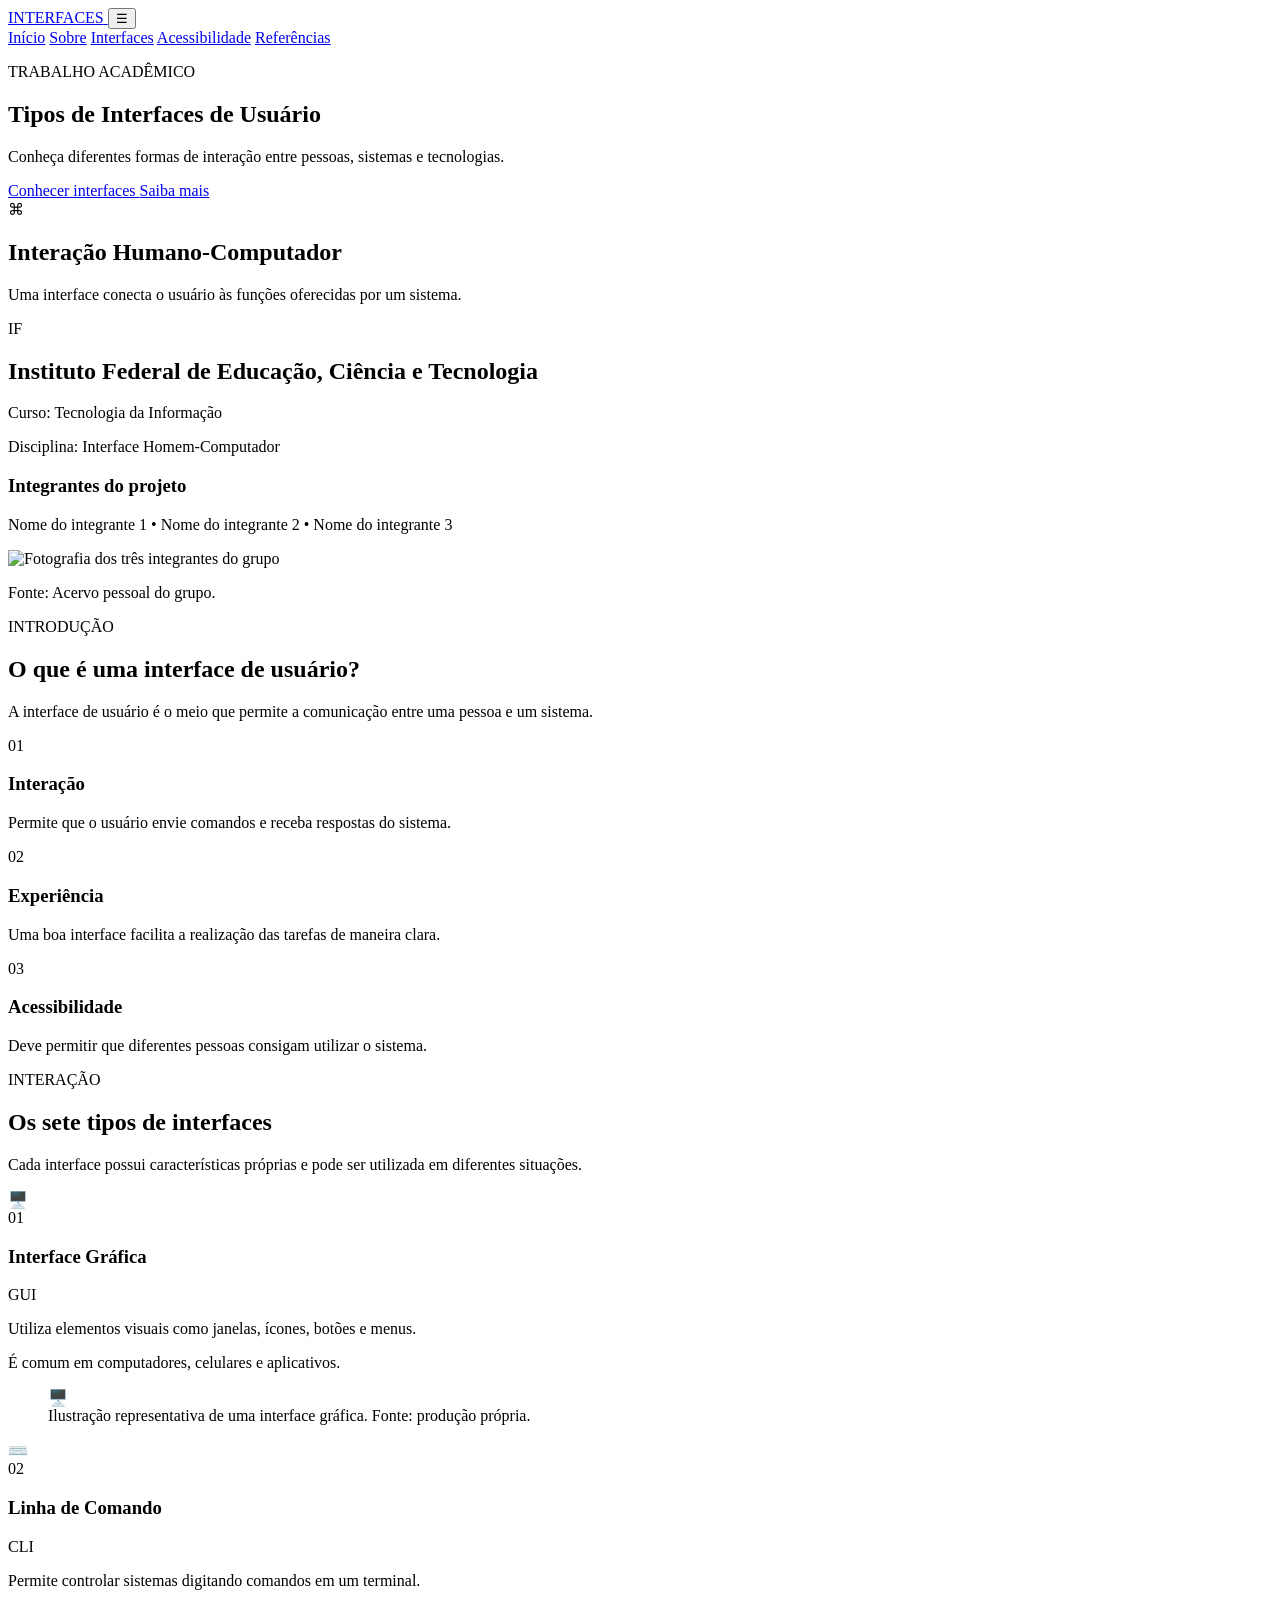
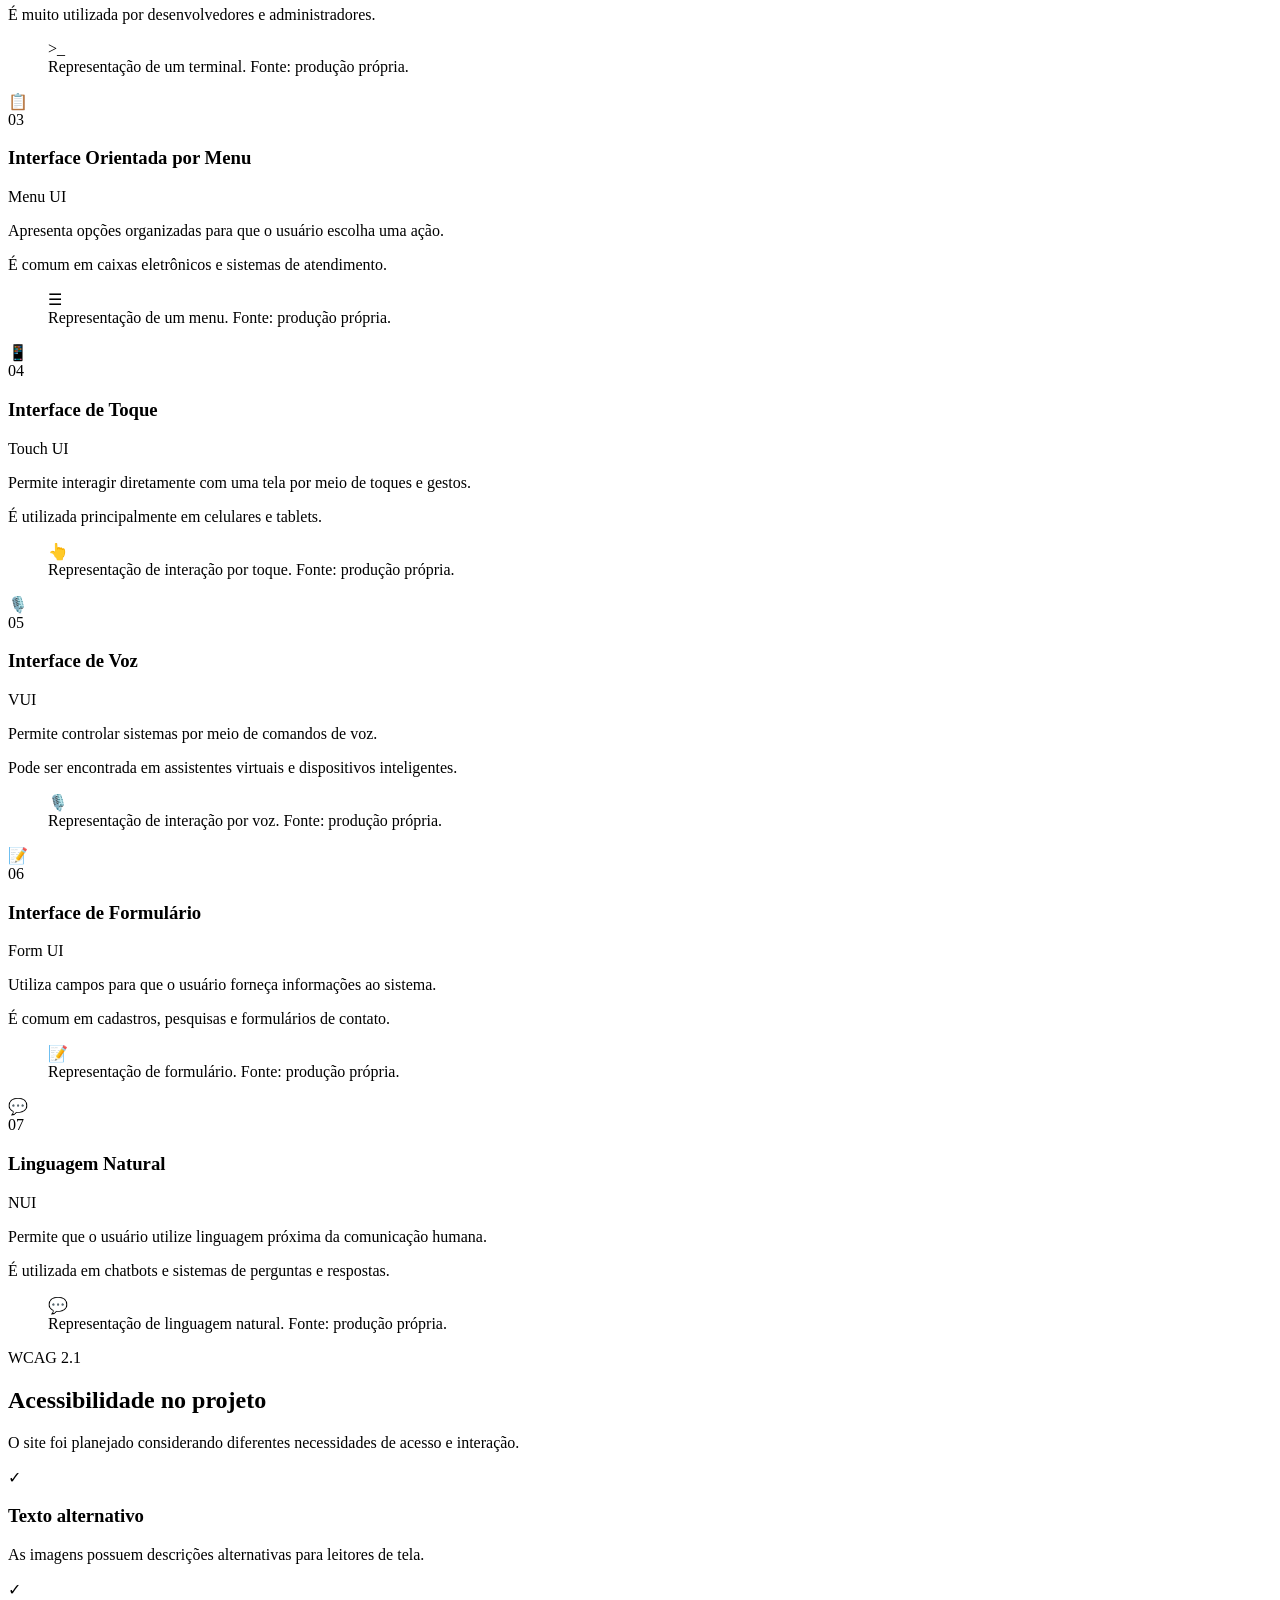
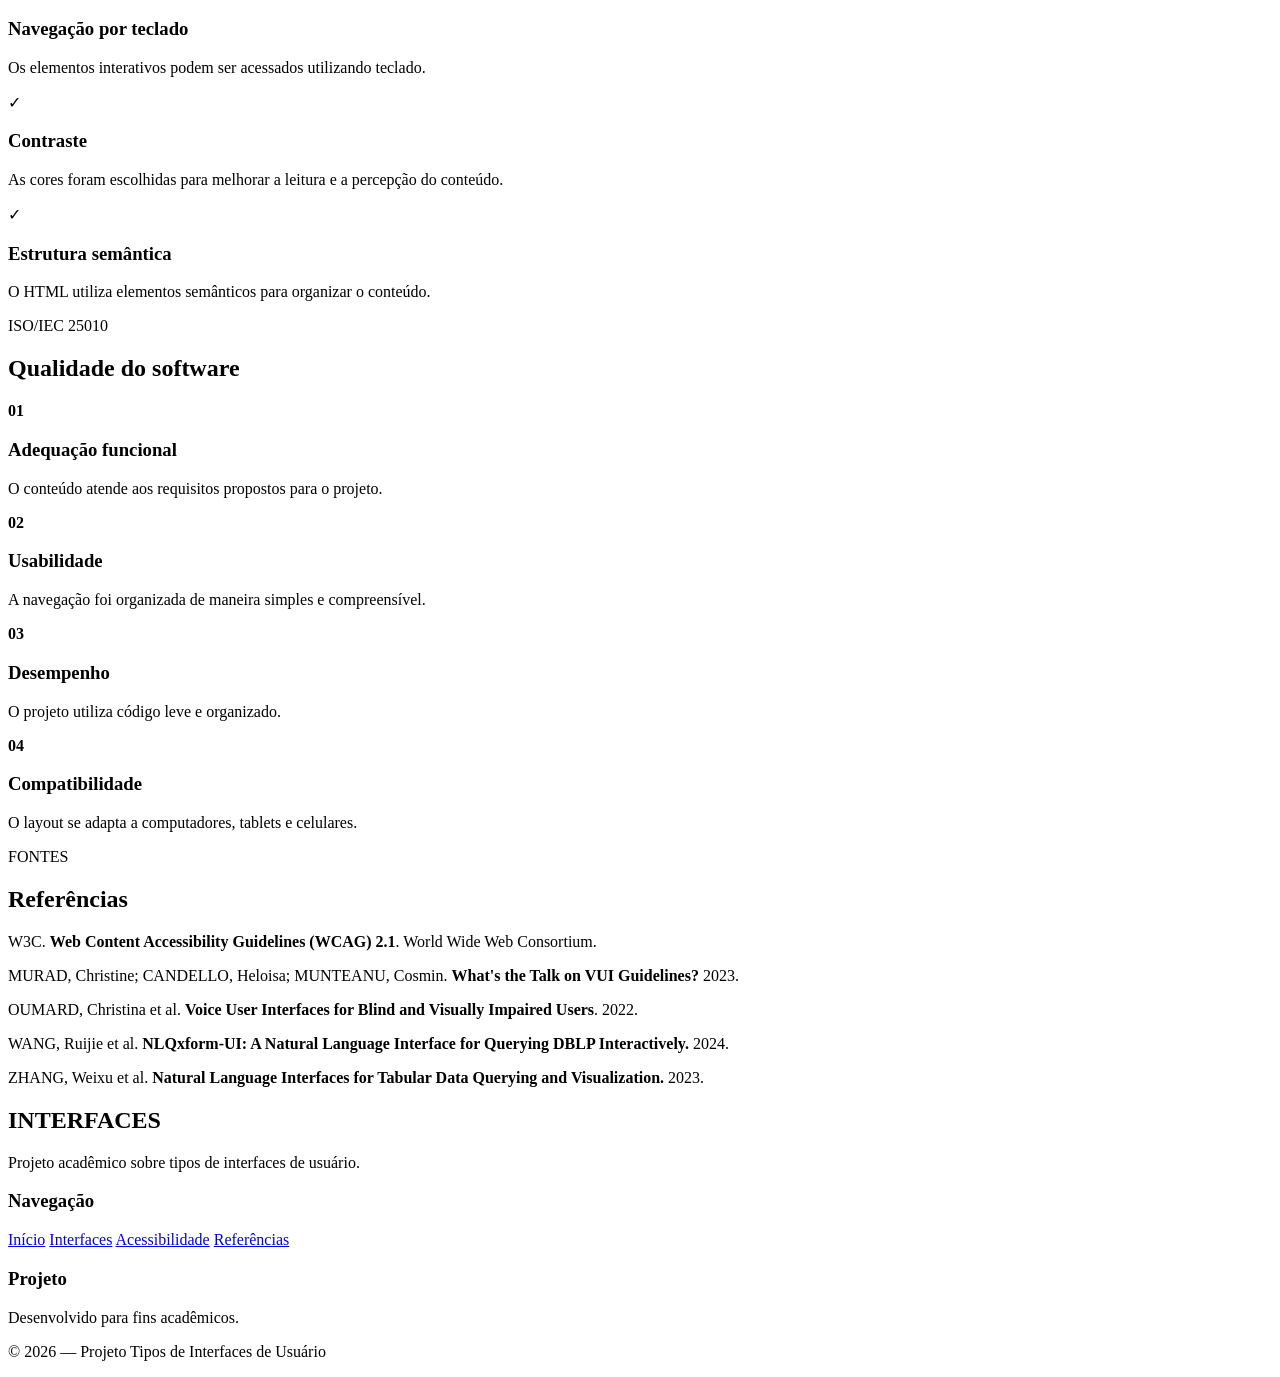
==== index.html @ 3f092ec1 "Add files via upload" ====
<!DOCTYPE html>
<html lang="pt-BR">

<head>
    <meta charset="UTF-8">
    <meta name="viewport" content="width=device-width, initial-scale=1.0">

    <meta name="description"
        content="Site acadêmico sobre os principais tipos de interfaces de usuário.">

    <title>Tipos de Interfaces de Usuário</title>

    <link rel="stylesheet" href="css/style.css">
</head>

<body>

    <!-- CABEÇALHO -->
    <header class="cabecalho">

        <div class="container menu">

            <a href="#inicio" class="logo">
                INTER<span>FACES</span>
            </a>

            <button class="botao-menu"
                aria-label="Abrir menu de navegação"
                aria-expanded="false">
                ☰
            </button>

            <nav class="navegacao" aria-label="Navegação principal">

                <a href="#inicio">Início</a>
                <a href="#sobre">Sobre</a>
                <a href="#interfaces">Interfaces</a>
                <a href="#acessibilidade">Acessibilidade</a>
                <a href="#referencias">Referências</a>

            </nav>

        </div>

    </header>


    <main>

        <!-- CAPA -->
        <section id="inicio" class="hero">

            <div class="container hero-conteudo">

                <div class="hero-texto">

                    <p class="etiqueta">TRABALHO ACADÊMICO</p>

                    <h1>
                        Tipos de
                        <span>Interfaces</span>
                        de Usuário
                    </h1>

                    <p class="subtitulo">
                        Conheça diferentes formas de interação entre
                        pessoas, sistemas e tecnologias.
                    </p>

                    <div class="botoes">

                        <a href="#interfaces" class="botao principal">
                            Conhecer interfaces
                        </a>

                        <a href="#sobre" class="botao secundario">
                            Saiba mais
                        </a>

                    </div>

                </div>


                <div class="hero-card">

                    <div class="icone-hero">⌘</div>

                    <h2>Interação Humano-Computador</h2>

                    <p>
                        Uma interface conecta o usuário às funções
                        oferecidas por um sistema.
                    </p>

                </div>

            </div>

        </section>


        <!-- INFORMAÇÕES DA INSTITUIÇÃO -->
        <section class="instituicao">

            <div class="container">

                <div class="instituicao-box">

                    <div class="logo-instituicao">
                        IF
                    </div>

                    <div>

                        <h2>
                            Instituto Federal de Educação,
                            Ciência e Tecnologia
                        </h2>

                        <p>
                            Curso: Tecnologia da Informação
                        </p>

                        <p>
                            Disciplina: Interface Homem-Computador
                        </p>

                    </div>

                </div>

                <div class="integrantes">

                    <h3>Integrantes do projeto</h3>

                    <p>
                        Nome do integrante 1 •
                        Nome do integrante 2 •
                        Nome do integrante 3
                    </p>

                    <div class="foto-integrantes">

                        <img
                            src="imagens/integrantes.jpg"
                            alt="Fotografia dos três integrantes do grupo">

                        <p>
                            Fonte: Acervo pessoal do grupo.
                        </p>

                    </div>

                </div>

            </div>

        </section>


        <!-- SOBRE -->
        <section id="sobre" class="secao">

            <div class="container">

                <div class="titulo-secao">

                    <p class="etiqueta">INTRODUÇÃO</p>

                    <h2>
                        O que é uma interface de usuário?
                    </h2>

                    <p>
                        A interface de usuário é o meio que permite
                        a comunicação entre uma pessoa e um sistema.
                    </p>

                </div>


                <div class="sobre-grid">

                    <article class="info-box">

                        <span>01</span>

                        <h3>Interação</h3>

                        <p>
                            Permite que o usuário envie comandos
                            e receba respostas do sistema.
                        </p>

                    </article>


                    <article class="info-box">

                        <span>02</span>

                        <h3>Experiência</h3>

                        <p>
                            Uma boa interface facilita a realização
                            das tarefas de maneira clara.
                        </p>

                    </article>


                    <article class="info-box">

                        <span>03</span>

                        <h3>Acessibilidade</h3>

                        <p>
                            Deve permitir que diferentes pessoas
                            consigam utilizar o sistema.
                        </p>

                    </article>

                </div>

            </div>

        </section>


        <!-- INTERFACES -->
        <section id="interfaces" class="secao interfaces">

            <div class="container">

                <div class="titulo-secao centralizado">

                    <p class="etiqueta">INTERAÇÃO</p>

                    <h2>
                        Os sete tipos de interfaces
                    </h2>

                    <p>
                        Cada interface possui características próprias
                        e pode ser utilizada em diferentes situações.
                    </p>

                </div>


                <div class="cards">


                    <!-- GUI -->
                    <article class="card">

                        <div class="card-icone">🖥️</div>

                        <span class="numero">01</span>

                        <h3>
                            Interface Gráfica
                        </h3>

                        <p class="sigla">GUI</p>

                        <p>
                            Utiliza elementos visuais como janelas,
                            ícones, botões e menus.
                        </p>

                        <p>
                            É comum em computadores, celulares
                            e aplicativos.
                        </p>

                        <figure class="imagem-card">

                            <div class="imagem-placeholder">
                                🖥️
                            </div>

                            <figcaption>
                                Ilustração representativa de uma
                                interface gráfica. Fonte: produção
                                própria.
                            </figcaption>

                        </figure>

                    </article>


                    <!-- CLI -->
                    <article class="card">

                        <div class="card-icone">⌨️</div>

                        <span class="numero">02</span>

                        <h3>
                            Linha de Comando
                        </h3>

                        <p class="sigla">CLI</p>

                        <p>
                            Permite controlar sistemas digitando
                            comandos em um terminal.
                        </p>

                        <p>
                            É muito utilizada por desenvolvedores
                            e administradores.
                        </p>

                        <figure class="imagem-card">

                            <div class="imagem-placeholder terminal">
                                &gt;_
                            </div>

                            <figcaption>
                                Representação de um terminal.
                                Fonte: produção própria.
                            </figcaption>

                        </figure>

                    </article>


                    <!-- MENU -->
                    <article class="card">

                        <div class="card-icone">📋</div>

                        <span class="numero">03</span>

                        <h3>
                            Interface Orientada por Menu
                        </h3>

                        <p class="sigla">Menu UI</p>

                        <p>
                            Apresenta opções organizadas para que
                            o usuário escolha uma ação.
                        </p>

                        <p>
                            É comum em caixas eletrônicos e sistemas
                            de atendimento.
                        </p>

                        <figure class="imagem-card">

                            <div class="imagem-placeholder">
                                ☰
                            </div>

                            <figcaption>
                                Representação de um menu.
                                Fonte: produção própria.
                            </figcaption>

                        </figure>

                    </article>


                    <!-- TOUCH -->
                    <article class="card">

                        <div class="card-icone">📱</div>

                        <span class="numero">04</span>

                        <h3>
                            Interface de Toque
                        </h3>

                        <p class="sigla">Touch UI</p>

                        <p>
                            Permite interagir diretamente com uma
                            tela por meio de toques e gestos.
                        </p>

                        <p>
                            É utilizada principalmente em celulares
                            e tablets.
                        </p>

                        <figure class="imagem-card">

                            <div class="imagem-placeholder">
                                👆
                            </div>

                            <figcaption>
                                Representação de interação por toque.
                                Fonte: produção própria.
                            </figcaption>

                        </figure>

                    </article>


                    <!-- VUI -->
                    <article class="card">

                        <div class="card-icone">🎙️</div>

                        <span class="numero">05</span>

                        <h3>
                            Interface de Voz
                        </h3>

                        <p class="sigla">VUI</p>

                        <p>
                            Permite controlar sistemas por meio
                            de comandos de voz.
                        </p>

                        <p>
                            Pode ser encontrada em assistentes
                            virtuais e dispositivos inteligentes.
                        </p>

                        <figure class="imagem-card">

                            <div class="imagem-placeholder">
                                🎙️
                            </div>

                            <figcaption>
                                Representação de interação por voz.
                                Fonte: produção própria.
                            </figcaption>

                        </figure>

                    </article>


                    <!-- FORMULARIO -->
                    <article class="card">

                        <div class="card-icone">📝</div>

                        <span class="numero">06</span>

                        <h3>
                            Interface de Formulário
                        </h3>

                        <p class="sigla">Form UI</p>

                        <p>
                            Utiliza campos para que o usuário
                            forneça informações ao sistema.
                        </p>

                        <p>
                            É comum em cadastros, pesquisas
                            e formulários de contato.
                        </p>

                        <figure class="imagem-card">

                            <div class="imagem-placeholder">
                                📝
                            </div>

                            <figcaption>
                                Representação de formulário.
                                Fonte: produção própria.
                            </figcaption>

                        </figure>

                    </article>


                    <!-- NUI -->
                    <article class="card">

                        <div class="card-icone">💬</div>

                        <span class="numero">07</span>

                        <h3>
                            Linguagem Natural
                        </h3>

                        <p class="sigla">NUI</p>

                        <p>
                            Permite que o usuário utilize linguagem
                            próxima da comunicação humana.
                        </p>

                        <p>
                            É utilizada em chatbots e sistemas
                            de perguntas e respostas.
                        </p>

                        <figure class="imagem-card">

                            <div class="imagem-placeholder">
                                💬
                            </div>

                            <figcaption>
                                Representação de linguagem natural.
                                Fonte: produção própria.
                            </figcaption>

                        </figure>

                    </article>


                </div>

            </div>

        </section>


        <!-- ACESSIBILIDADE -->
        <section id="acessibilidade" class="secao acessibilidade">

            <div class="container">

                <div class="titulo-secao">

                    <p class="etiqueta">WCAG 2.1</p>

                    <h2>
                        Acessibilidade no projeto
                    </h2>

                    <p>
                        O site foi planejado considerando diferentes
                        necessidades de acesso e interação.
                    </p>

                </div>


                <div class="acessibilidade-grid">

                    <article>
                        <span>✓</span>

                        <h3>Texto alternativo</h3>

                        <p>
                            As imagens possuem descrições alternativas
                            para leitores de tela.
                        </p>

                    </article>


                    <article>
                        <span>✓</span>

                        <h3>Navegação por teclado</h3>

                        <p>
                            Os elementos interativos podem ser acessados
                            utilizando teclado.
                        </p>

                    </article>


                    <article>
                        <span>✓</span>

                        <h3>Contraste</h3>

                        <p>
                            As cores foram escolhidas para melhorar
                            a leitura e a percepção do conteúdo.
                        </p>

                    </article>


                    <article>
                        <span>✓</span>

                        <h3>Estrutura semântica</h3>

                        <p>
                            O HTML utiliza elementos semânticos para
                            organizar o conteúdo.
                        </p>

                    </article>

                </div>

            </div>

        </section>


        <!-- QUALIDADE -->
        <section class="secao qualidade">

            <div class="container">

                <div class="titulo-secao centralizado">

                    <p class="etiqueta">ISO/IEC 25010</p>

                    <h2>
                        Qualidade do software
                    </h2>

                </div>


                <div class="qualidade-grid">

                    <div>
                        <strong>01</strong>
                        <h3>Adequação funcional</h3>
                        <p>
                            O conteúdo atende aos requisitos
                            propostos para o projeto.
                        </p>
                    </div>

                    <div>
                        <strong>02</strong>
                        <h3>Usabilidade</h3>
                        <p>
                            A navegação foi organizada de maneira
                            simples e compreensível.
                        </p>
                    </div>

                    <div>
                        <strong>03</strong>
                        <h3>Desempenho</h3>
                        <p>
                            O projeto utiliza código leve e
                            organizado.
                        </p>
                    </div>

                    <div>
                        <strong>04</strong>
                        <h3>Compatibilidade</h3>
                        <p>
                            O layout se adapta a computadores,
                            tablets e celulares.
                        </p>
                    </div>

                </div>

            </div>

        </section>


        <!-- REFERÊNCIAS -->
        <section id="referencias" class="secao referencias">

            <div class="container">

                <div class="titulo-secao">

                    <p class="etiqueta">FONTES</p>

                    <h2>
                        Referências
                    </h2>

                </div>


                <div class="referencias-lista">

                    <p>
                        W3C. <strong>Web Content Accessibility
                        Guidelines (WCAG) 2.1</strong>.
                        World Wide Web Consortium.
                    </p>

                    <p>
                        MURAD, Christine; CANDELLO, Heloisa;
                        MUNTEANU, Cosmin.
                        <strong>What's the Talk on VUI Guidelines?</strong>
                        2023.
                    </p>

                    <p>
                        OUMARD, Christina et al.
                        <strong>Voice User Interfaces for Blind
                        and Visually Impaired Users</strong>.
                        2022.
                    </p>

                    <p>
                        WANG, Ruijie et al.
                        <strong>NLQxform-UI: A Natural Language
                        Interface for Querying DBLP Interactively.</strong>
                        2024.
                    </p>

                    <p>
                        ZHANG, Weixu et al.
                        <strong>Natural Language Interfaces for
                        Tabular Data Querying and Visualization.</strong>
                        2023.
                    </p>

                </div>

            </div>

        </section>

    </main>


    <!-- RODAPÉ -->
    <footer class="rodape">

        <div class="container">

            <div class="rodape-grid">

                <div>

                    <h2>INTER<span>FACES</span></h2>

                    <p>
                        Projeto acadêmico sobre tipos de
                        interfaces de usuário.
                    </p>

                </div>


                <div>

                    <h3>Navegação</h3>

                    <a href="#inicio">Início</a>
                    <a href="#interfaces">Interfaces</a>
                    <a href="#acessibilidade">Acessibilidade</a>
                    <a href="#referencias">Referências</a>

                </div>


                <div>

                    <h3>Projeto</h3>

                    <p>
                        Desenvolvido para fins acadêmicos.
                    </p>

                </div>

            </div>


            <div class="copyright">

                <p>
                    © 2026 — Projeto Tipos de Interfaces de Usuário
                </p>

            </div>

        </div>

    </footer>


    <script src="js/script.js"></script>

</body>

</html>
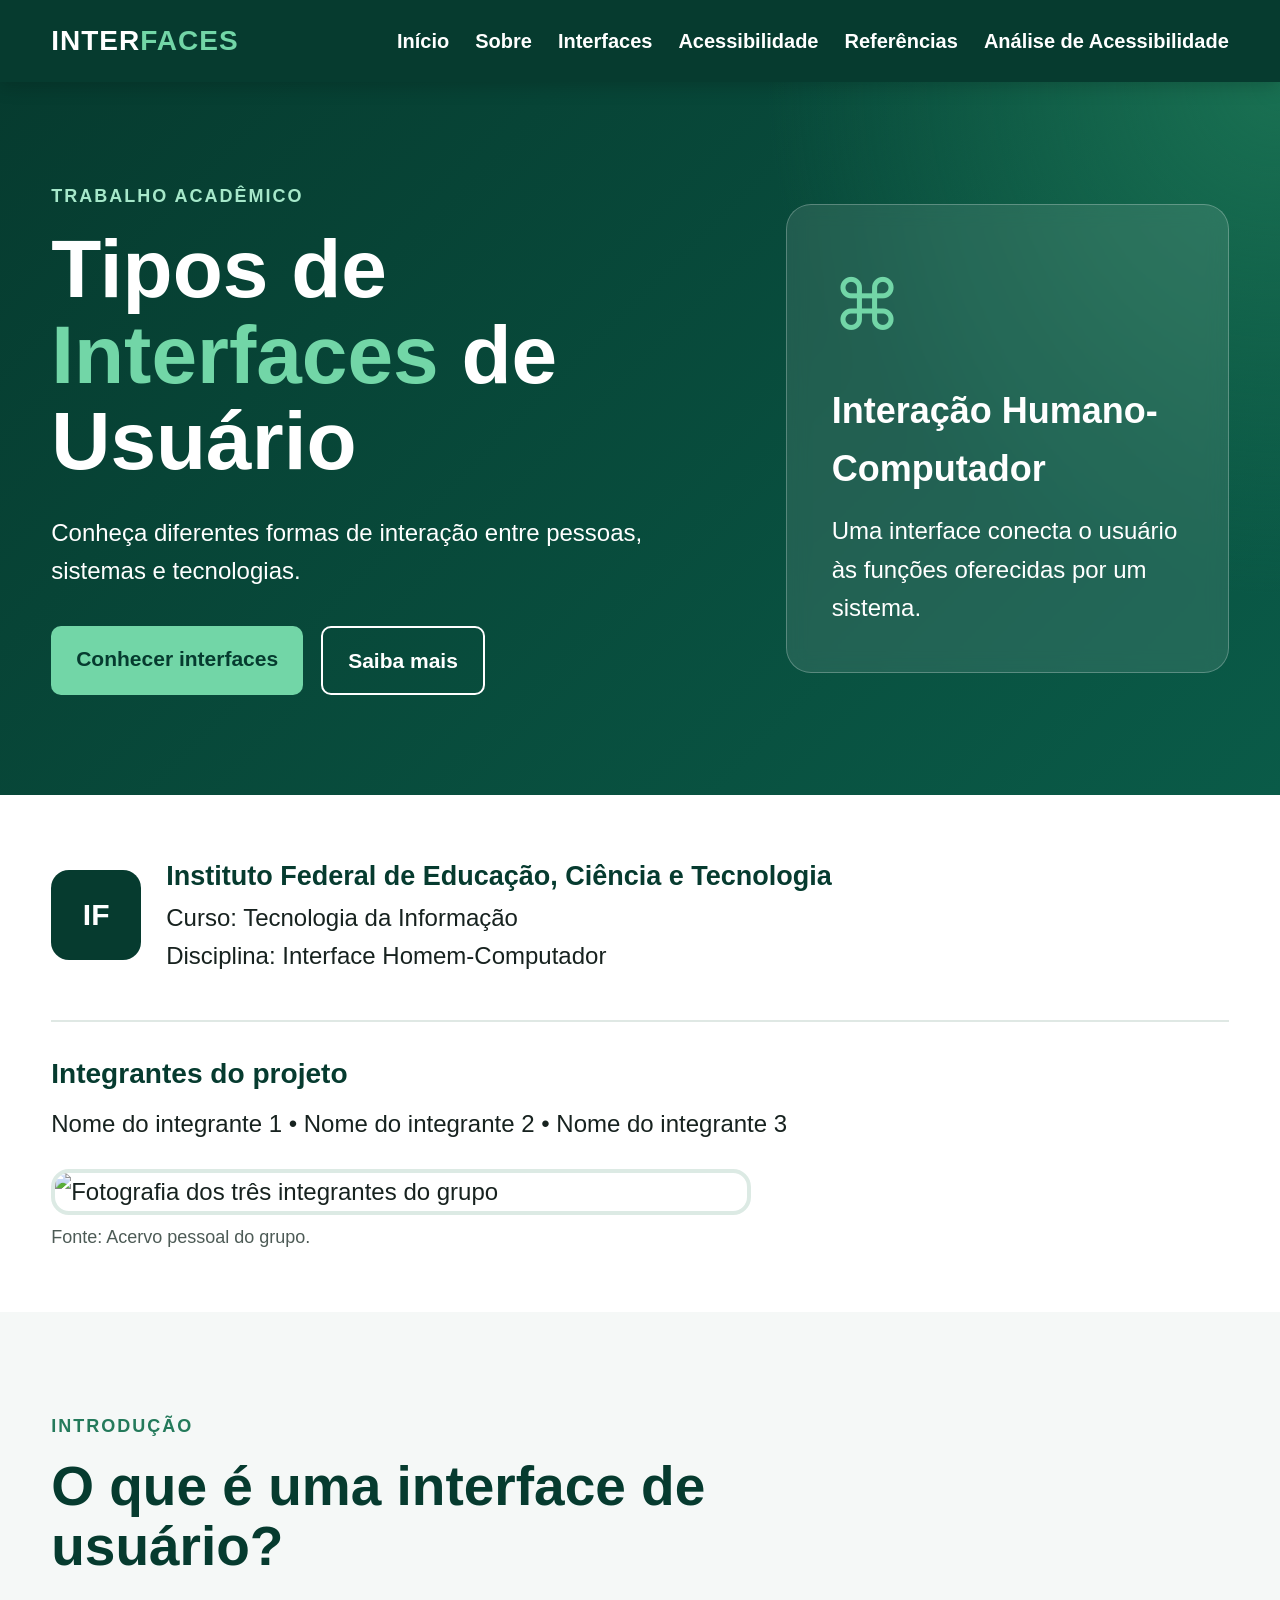
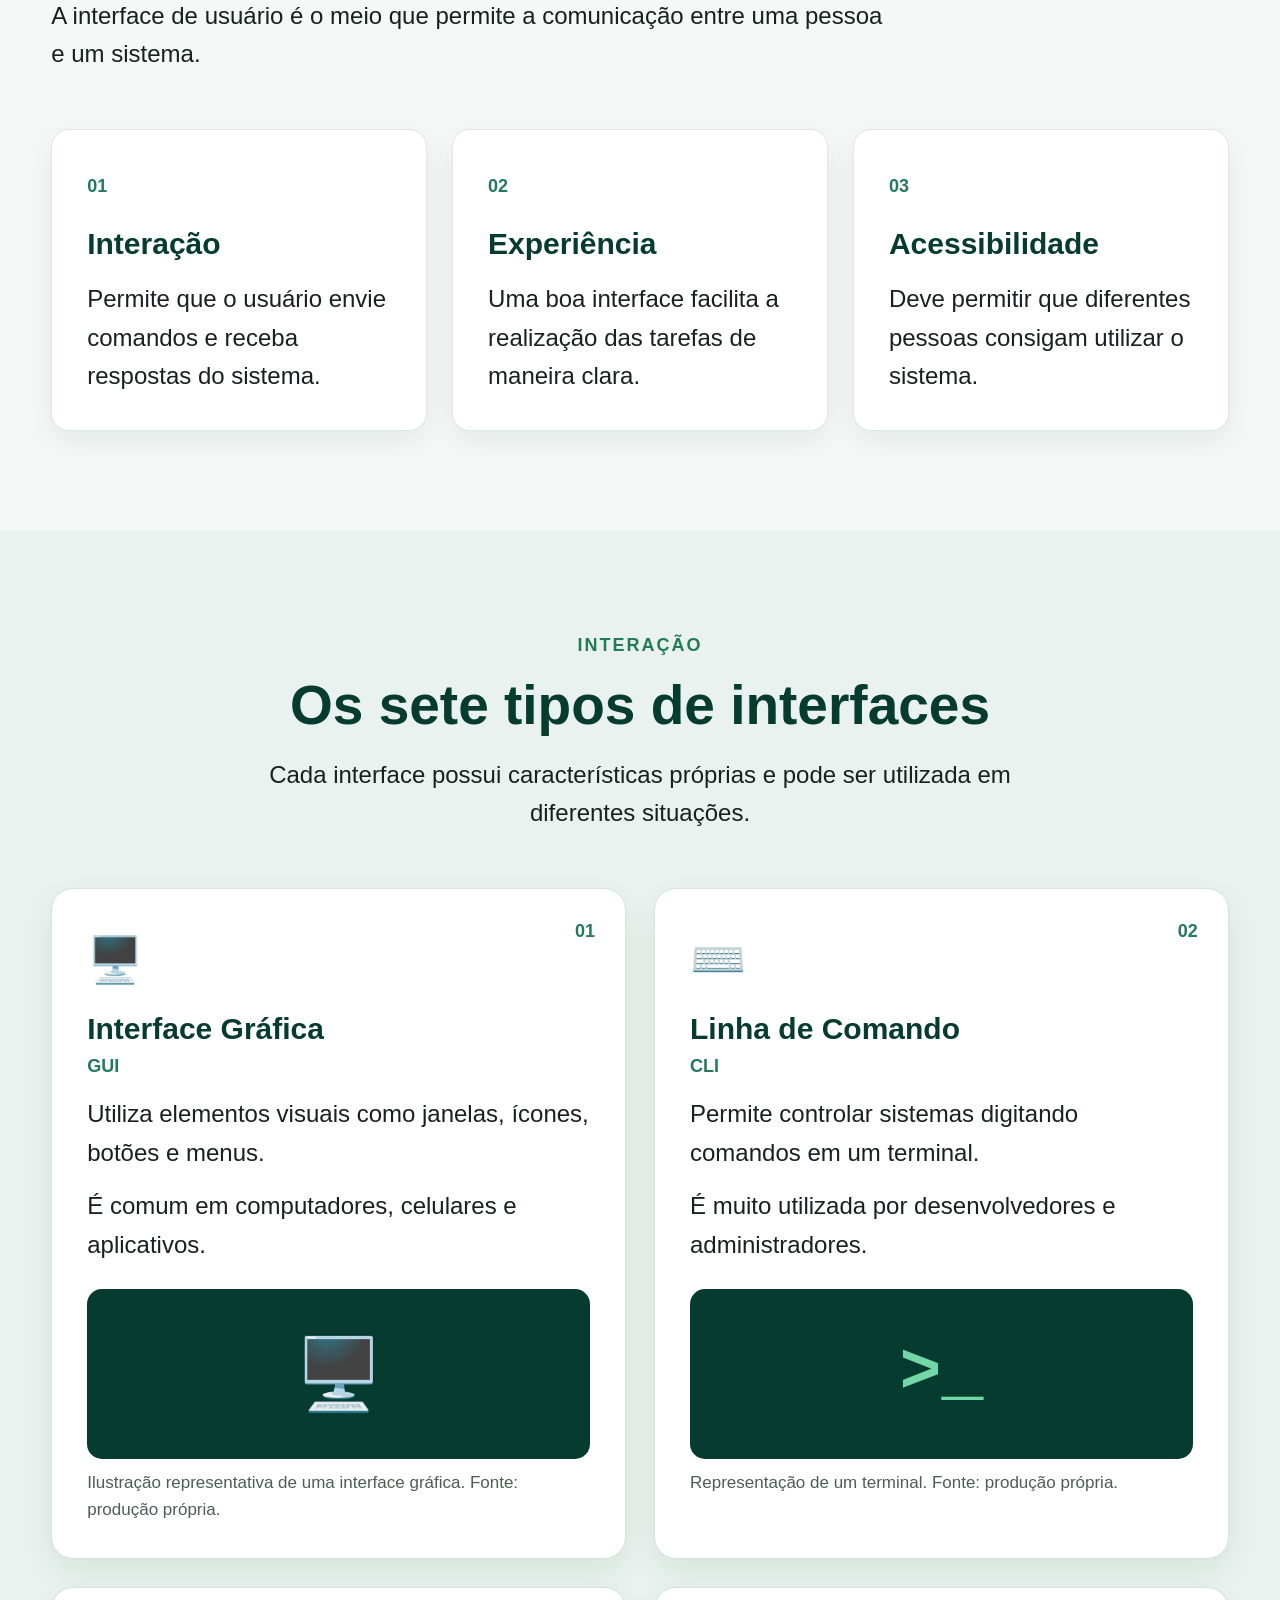
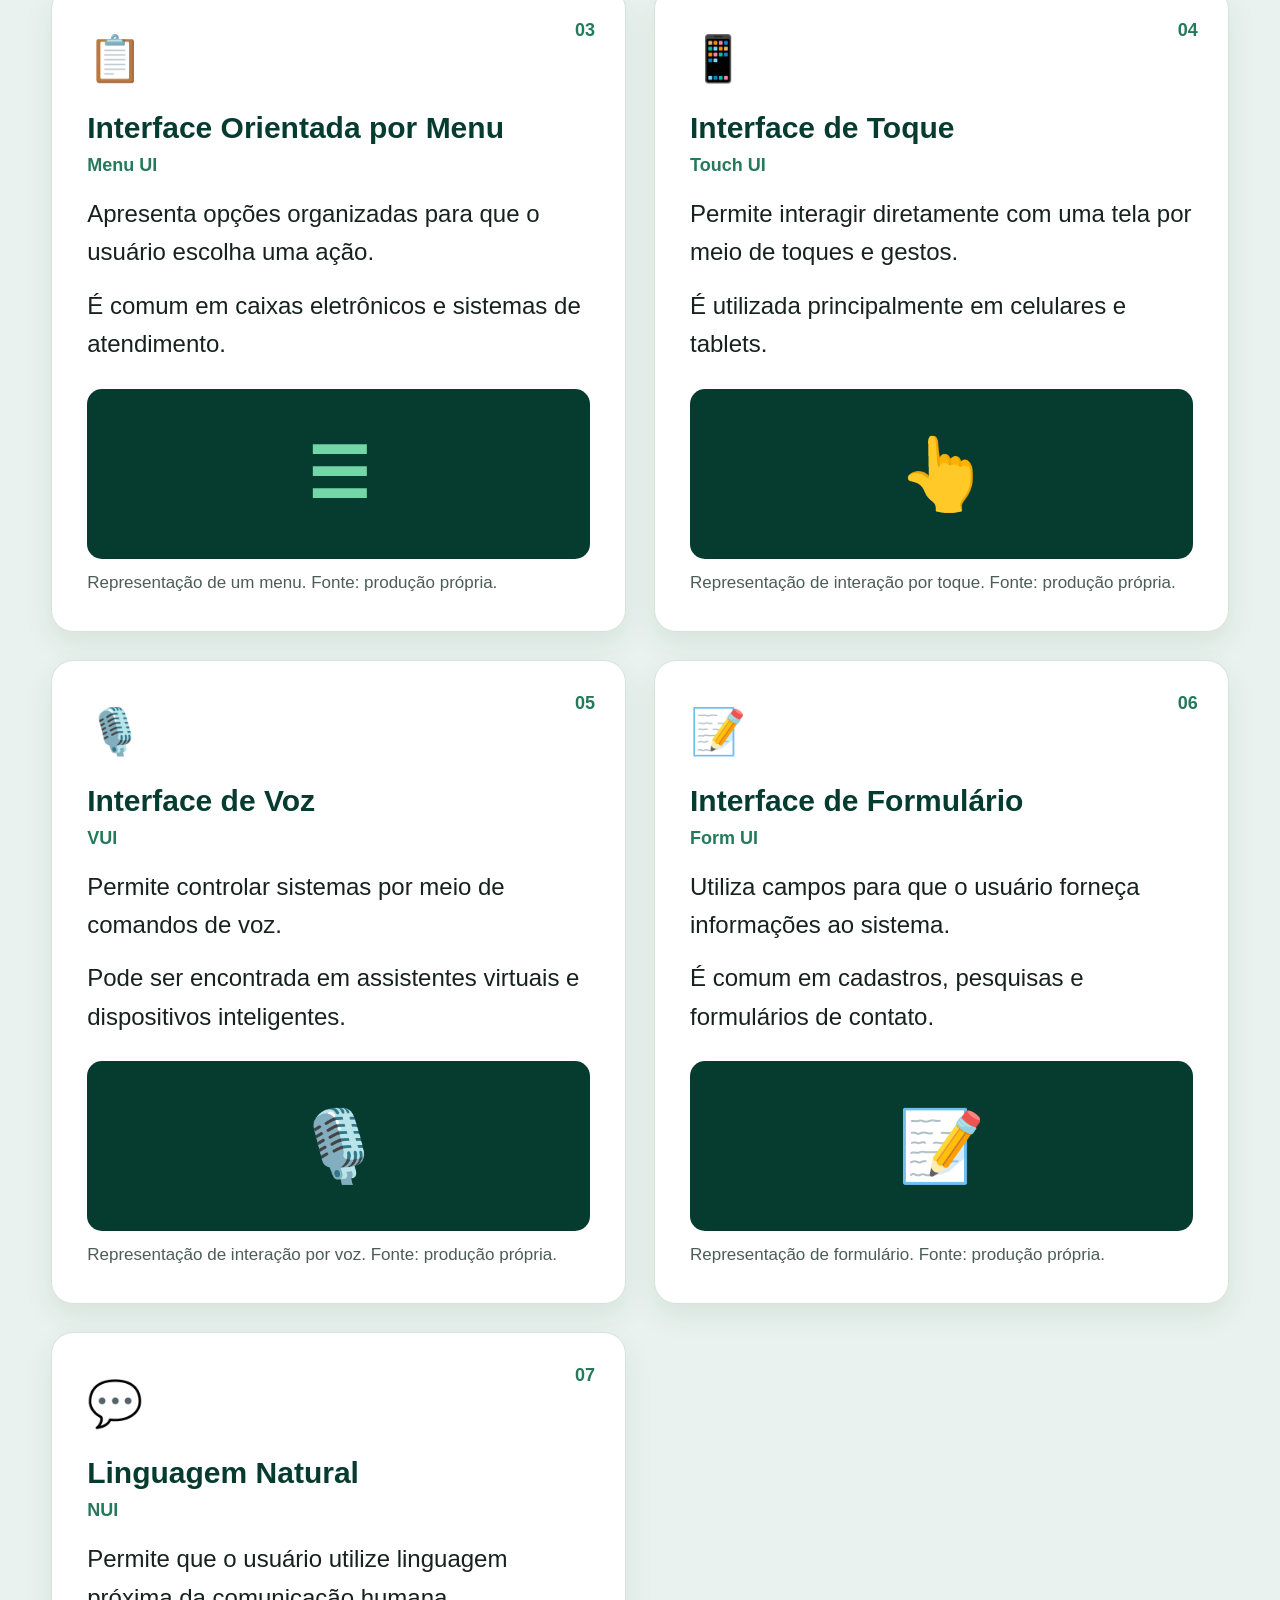
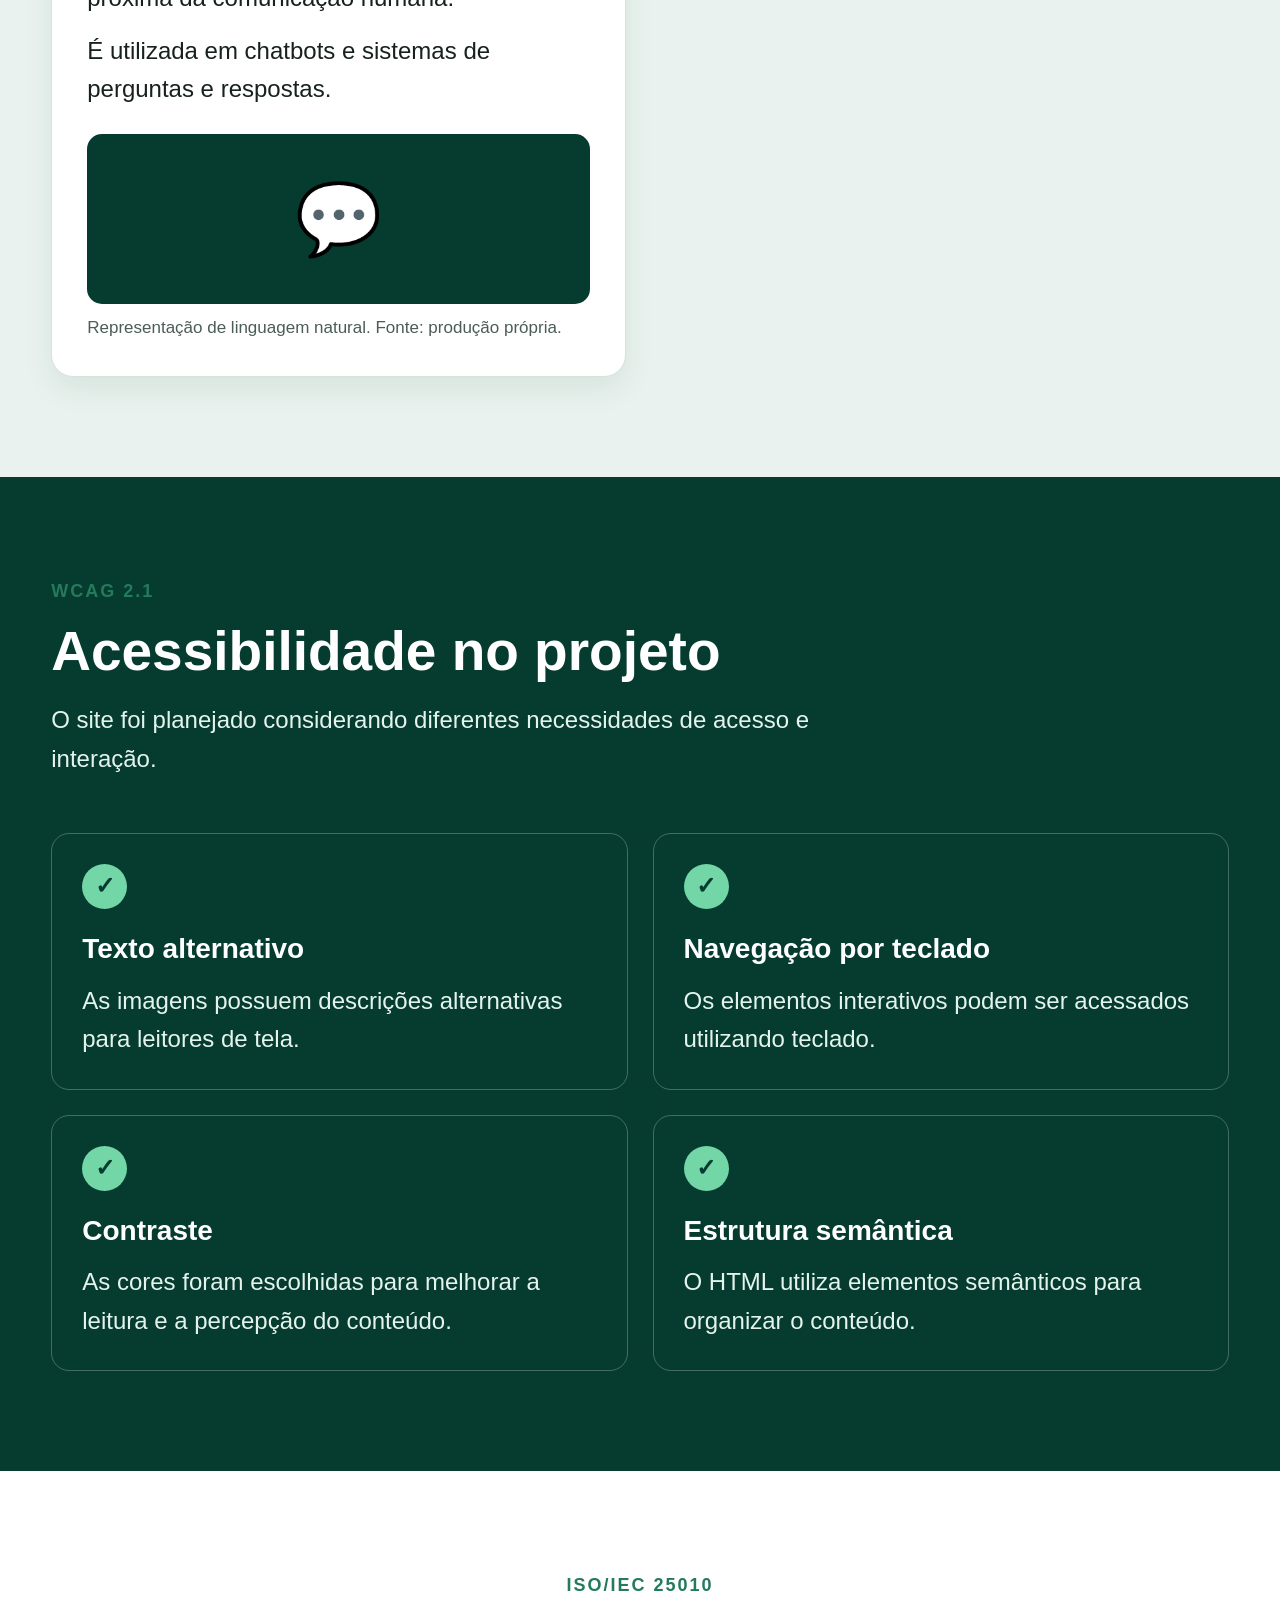
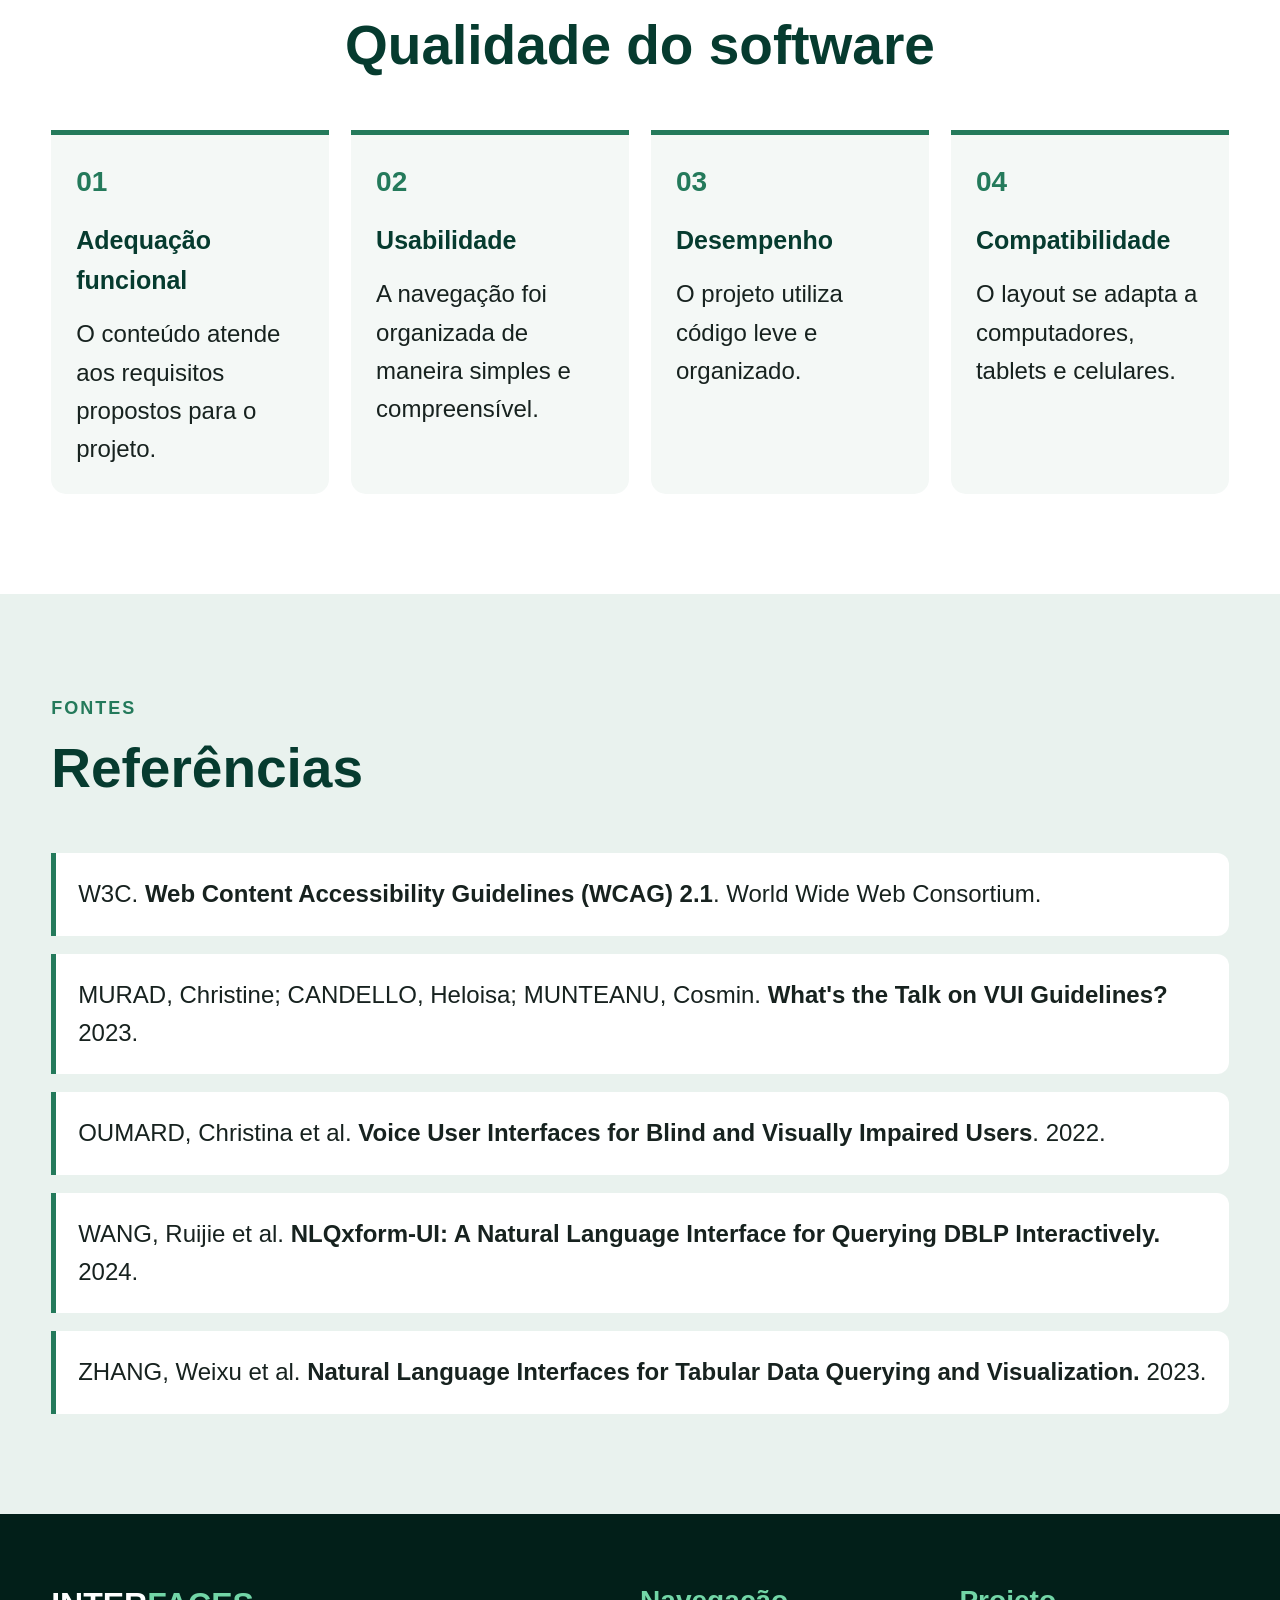
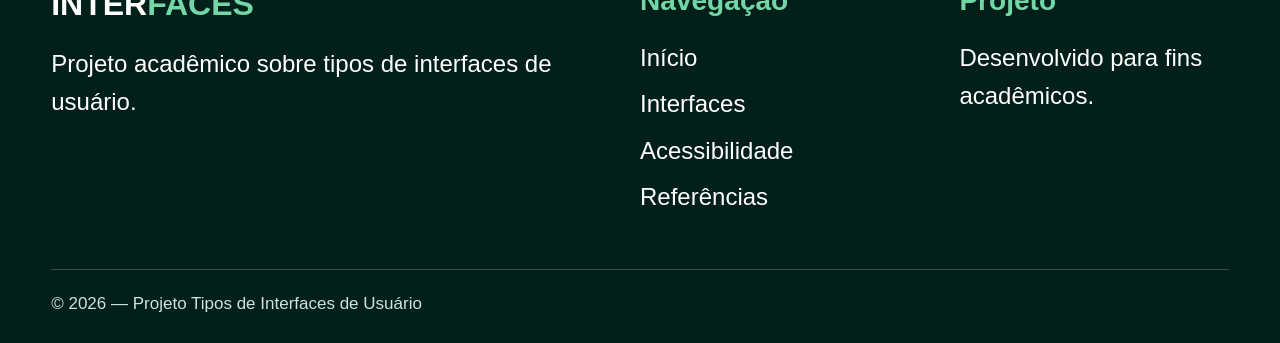
==== commit f1e60729: "Update index.html" ====
--- a/index.html
+++ b/index.html
@@ -37,6 +37,7 @@
                 <a href="#interfaces">Interfaces</a>
                 <a href="#acessibilidade">Acessibilidade</a>
                 <a href="#referencias">Referências</a>
+                <a href="analise.html">Análise de Acessibilidade</a>
 
             </nav>
 
@@ -799,4 +800,4 @@
 
 </body>
 
-</html>+</html>
--- a/css/style.css
+++ b/css/style.css
@@ -0,0 +1,681 @@
+/* =========================
+   RESET
+========================= */
+
+* {
+    margin: 0;
+    padding: 0;
+    box-sizing: border-box;
+}
+
+html {
+    scroll-behavior: smooth;
+}
+
+body {
+    font-family: Arial, Helvetica, sans-serif;
+    background: #f5f8f7;
+    color: #17221f;
+    line-height: 1.6;
+    font-size: 24px;
+}
+
+img {
+    max-width: 100%;
+    display: block;
+}
+
+a {
+    color: inherit;
+}
+
+.container {
+    width: min(1200px, 92%);
+    margin: 0 auto;
+}
+
+
+/* =========================
+   ACESSIBILIDADE
+========================= */
+
+:focus-visible {
+    outline: 4px solid #ffb703;
+    outline-offset: 5px;
+}
+
+
+/* =========================
+   CABEÇALHO
+========================= */
+
+.cabecalho {
+    position: sticky;
+    top: 0;
+    z-index: 1000;
+    background: #063b2f;
+    box-shadow: 0 4px 18px rgba(0, 0, 0, 0.18);
+}
+
+.menu {
+    min-height: 82px;
+
+    display: flex;
+    align-items: center;
+    justify-content: space-between;
+    gap: 30px;
+}
+
+.logo {
+    color: white;
+    text-decoration: none;
+    font-size: 28px;
+    font-weight: 900;
+    letter-spacing: 1px;
+}
+
+.logo span,
+.rodape span {
+    color: #72d6a7;
+}
+
+.navegacao {
+    display: flex;
+    gap: 26px;
+}
+
+.navegacao a {
+    color: white;
+    text-decoration: none;
+    font-size: 20px;
+    font-weight: 700;
+}
+
+.navegacao a:hover {
+    color: #72d6a7;
+}
+
+.botao-menu {
+    display: none;
+    background: transparent;
+    color: white;
+    border: 2px solid white;
+    border-radius: 8px;
+    padding: 8px 13px;
+    font-size: 28px;
+    cursor: pointer;
+}
+
+
+/* =========================
+   HERO
+========================= */
+
+.hero {
+    background:
+        radial-gradient(circle at top right, #197052 0%, transparent 35%),
+        linear-gradient(135deg, #063b2f, #0a5b48);
+
+    color: white;
+    padding: 100px 0;
+}
+
+.hero-conteudo {
+    display: grid;
+    grid-template-columns: 1.5fr 1fr;
+    align-items: center;
+    gap: 70px;
+}
+
+.etiqueta {
+    color: #247a5b;
+    font-size: 18px;
+    font-weight: 900;
+    letter-spacing: 2px;
+    margin-bottom: 15px;
+}
+
+.hero .etiqueta {
+    color: #a6e8ca;
+}
+
+.hero h1 {
+    font-size: clamp(48px, 7vw, 82px);
+    line-height: 1.05;
+    margin-bottom: 30px;
+}
+
+.hero h1 span {
+    color: #72d6a7;
+}
+
+.subtitulo {
+    max-width: 700px;
+    margin-bottom: 35px;
+}
+
+.botoes {
+    display: flex;
+    flex-wrap: wrap;
+    gap: 18px;
+}
+
+.botao {
+    display: inline-block;
+    padding: 16px 25px;
+    border-radius: 10px;
+    text-decoration: none;
+    font-weight: 800;
+    font-size: 21px;
+}
+
+.botao.principal {
+    background: #72d6a7;
+    color: #063b2f;
+}
+
+.botao.secundario {
+    border: 2px solid white;
+    color: white;
+}
+
+.botao:hover {
+    transform: translateY(-3px);
+}
+
+.hero-card {
+    background: rgba(255, 255, 255, 0.1);
+    border: 1px solid rgba(255, 255, 255, 0.25);
+    border-radius: 25px;
+    padding: 45px;
+    backdrop-filter: blur(10px);
+}
+
+.icone-hero {
+    font-size: 70px;
+    color: #72d6a7;
+    margin-bottom: 20px;
+}
+
+.hero-card h2 {
+    margin-bottom: 15px;
+}
+
+
+/* =========================
+   INSTITUIÇÃO
+========================= */
+
+.instituicao {
+    background: white;
+    padding: 60px 0;
+}
+
+.instituicao-box {
+    display: flex;
+    align-items: center;
+    gap: 25px;
+    margin-bottom: 45px;
+}
+
+.logo-instituicao {
+    min-width: 90px;
+    height: 90px;
+
+    display: grid;
+    place-items: center;
+
+    background: #063b2f;
+    color: white;
+
+    border-radius: 18px;
+
+    font-size: 30px;
+    font-weight: 900;
+}
+
+.instituicao h2 {
+    font-size: 27px;
+    color: #063b2f;
+}
+
+.integrantes {
+    border-top: 2px solid #dfe8e4;
+    padding-top: 30px;
+}
+
+.integrantes h3 {
+    color: #063b2f;
+    margin-bottom: 8px;
+}
+
+.foto-integrantes {
+    margin-top: 25px;
+    max-width: 700px;
+}
+
+.foto-integrantes img {
+    border-radius: 18px;
+    border: 4px solid #dceae4;
+}
+
+.foto-integrantes p {
+    font-size: 18px;
+    margin-top: 8px;
+    color: #4d5b56;
+}
+
+
+/* =========================
+   SEÇÕES
+========================= */
+
+.secao {
+    padding: 100px 0;
+}
+
+.titulo-secao {
+    max-width: 850px;
+    margin-bottom: 55px;
+}
+
+.titulo-secao h2 {
+    color: #063b2f;
+    font-size: clamp(36px, 5vw, 55px);
+    line-height: 1.1;
+    margin-bottom: 20px;
+}
+
+.centralizado {
+    text-align: center;
+    margin-left: auto;
+    margin-right: auto;
+}
+
+
+/* =========================
+   SOBRE
+========================= */
+
+.sobre-grid {
+    display: grid;
+    grid-template-columns: repeat(3, 1fr);
+    gap: 25px;
+}
+
+.info-box {
+    background: white;
+    border-radius: 18px;
+    padding: 35px;
+    border: 1px solid #dce8e2;
+    box-shadow: 0 10px 30px rgba(6, 59, 47, 0.08);
+}
+
+.info-box span {
+    display: inline-block;
+    color: #247a5b;
+    font-size: 18px;
+    font-weight: 900;
+    margin-bottom: 20px;
+}
+
+.info-box h3 {
+    color: #063b2f;
+    font-size: 30px;
+    margin-bottom: 12px;
+}
+
+
+/* =========================
+   CARDS
+========================= */
+
+.interfaces {
+    background: #e9f2ee;
+}
+
+.cards {
+    display: grid;
+    grid-template-columns: repeat(2, 1fr);
+    gap: 28px;
+}
+
+.card {
+    position: relative;
+    background: white;
+    border-radius: 22px;
+    padding: 35px;
+    border: 1px solid #d4e4dd;
+    box-shadow: 0 12px 30px rgba(6, 59, 47, 0.08);
+
+    transition:
+        transform 0.25s ease,
+        box-shadow 0.25s ease;
+}
+
+.card:hover {
+    transform: translateY(-7px);
+    box-shadow: 0 20px 40px rgba(6, 59, 47, 0.15);
+}
+
+.card-icone {
+    font-size: 45px;
+    margin-bottom: 15px;
+}
+
+.numero {
+    position: absolute;
+    top: 28px;
+    right: 30px;
+
+    color: #247a5b;
+    font-weight: 900;
+    font-size: 18px;
+}
+
+.card h3 {
+    color: #063b2f;
+    font-size: 30px;
+    line-height: 1.2;
+    margin-bottom: 5px;
+}
+
+.sigla {
+    color: #247a5b;
+    font-weight: 900;
+    font-size: 18px;
+    margin-bottom: 18px;
+}
+
+.card p {
+    margin-bottom: 15px;
+}
+
+.imagem-card {
+    margin-top: 25px;
+}
+
+.imagem-placeholder {
+    min-height: 170px;
+    border-radius: 15px;
+
+    display: grid;
+    place-items: center;
+
+    background: #063b2f;
+    color: #72d6a7;
+
+    font-size: 70px;
+    font-weight: 900;
+}
+
+.imagem-placeholder.terminal {
+    font-family: monospace;
+}
+
+.imagem-card figcaption {
+    font-size: 17px;
+    color: #4c5d56;
+    margin-top: 10px;
+}
+
+
+/* =========================
+   ACESSIBILIDADE
+========================= */
+
+.acessibilidade {
+    background: #063b2f;
+    color: white;
+}
+
+.acessibilidade .titulo-secao h2 {
+    color: white;
+}
+
+.acessibilidade .titulo-secao p:not(.etiqueta) {
+    color: #e4f4ed;
+}
+
+.acessibilidade-grid {
+    display: grid;
+    grid-template-columns: repeat(2, 1fr);
+    gap: 25px;
+}
+
+.acessibilidade-grid article {
+    border: 1px solid rgba(255, 255, 255, 0.25);
+    border-radius: 18px;
+    padding: 30px;
+}
+
+.acessibilidade-grid span {
+    display: inline-grid;
+    place-items: center;
+
+    width: 45px;
+    height: 45px;
+
+    background: #72d6a7;
+    color: #063b2f;
+
+    border-radius: 50%;
+    font-weight: 900;
+}
+
+.acessibilidade-grid h3 {
+    margin: 18px 0 10px;
+    font-size: 28px;
+}
+
+.acessibilidade-grid p {
+    color: #e4f4ed;
+}
+
+
+/* =========================
+   QUALIDADE
+========================= */
+
+.qualidade {
+    background: white;
+}
+
+.qualidade-grid {
+    display: grid;
+    grid-template-columns: repeat(4, 1fr);
+    gap: 22px;
+}
+
+.qualidade-grid > div {
+    border-top: 5px solid #247a5b;
+    padding: 25px;
+    background: #f4f8f6;
+    border-radius: 0 0 15px 15px;
+}
+
+.qualidade-grid strong {
+    font-size: 28px;
+    color: #247a5b;
+}
+
+.qualidade-grid h3 {
+    color: #063b2f;
+    margin: 15px 0;
+    font-size: 25px;
+}
+
+
+/* =========================
+   REFERÊNCIAS
+========================= */
+
+.referencias {
+    background: #e9f2ee;
+}
+
+.referencias-lista {
+    display: grid;
+    gap: 18px;
+}
+
+.referencias-lista p {
+    background: white;
+    border-left: 5px solid #247a5b;
+    padding: 22px;
+    border-radius: 0 12px 12px 0;
+}
+
+
+/* =========================
+   RODAPÉ
+========================= */
+
+.rodape {
+    background: #021f19;
+    color: white;
+    padding: 65px 0 25px;
+}
+
+.rodape-grid {
+    display: grid;
+    grid-template-columns: 2fr 1fr 1fr;
+    gap: 50px;
+}
+
+.rodape h2 {
+    font-size: 32px;
+    margin-bottom: 15px;
+}
+
+.rodape h3 {
+    color: #72d6a7;
+    margin-bottom: 15px;
+}
+
+.rodape a {
+    display: block;
+    text-decoration: none;
+    margin-bottom: 8px;
+}
+
+.rodape a:hover {
+    color: #72d6a7;
+}
+
+.copyright {
+    border-top: 1px solid rgba(255, 255, 255, 0.2);
+    margin-top: 45px;
+    padding-top: 20px;
+}
+
+.copyright p {
+    font-size: 17px;
+    color: #d1e2dc;
+}
+
+
+/* =========================
+   RESPONSIVIDADE
+========================= */
+
+@media (max-width: 900px) {
+
+    body {
+        font-size: 22px;
+    }
+
+    .hero-conteudo {
+        grid-template-columns: 1fr;
+    }
+
+    .sobre-grid {
+        grid-template-columns: 1fr;
+    }
+
+    .cards {
+        grid-template-columns: 1fr;
+    }
+
+    .qualidade-grid {
+        grid-template-columns: repeat(2, 1fr);
+    }
+
+    .rodape-grid {
+        grid-template-columns: 1fr 1fr;
+    }
+
+}
+
+
+@media (max-width: 700px) {
+
+    .menu {
+        min-height: 72px;
+    }
+
+    .botao-menu {
+        display: block;
+    }
+
+    .navegacao {
+        display: none;
+
+        position: absolute;
+        top: 72px;
+        left: 0;
+        width: 100%;
+
+        background: #063b2f;
+
+        flex-direction: column;
+        padding: 25px;
+    }
+
+    .navegacao.aberto {
+        display: flex;
+    }
+
+    .hero {
+        padding: 70px 0;
+    }
+
+    .hero h1 {
+        font-size: 48px;
+    }
+
+    .secao {
+        padding: 70px 0;
+    }
+
+    .acessibilidade-grid {
+        grid-template-columns: 1fr;
+    }
+
+    .qualidade-grid {
+        grid-template-columns: 1fr;
+    }
+
+    .rodape-grid {
+        grid-template-columns: 1fr;
+    }
+
+    .instituicao-box {
+        align-items: flex-start;
+        flex-direction: column;
+    }
+
+}
+
+
+@media (prefers-reduced-motion: reduce) {
+
+    html {
+        scroll-behavior: auto;
+    }
+
+    * {
+        transition: none !important;
+    }
+
+}
